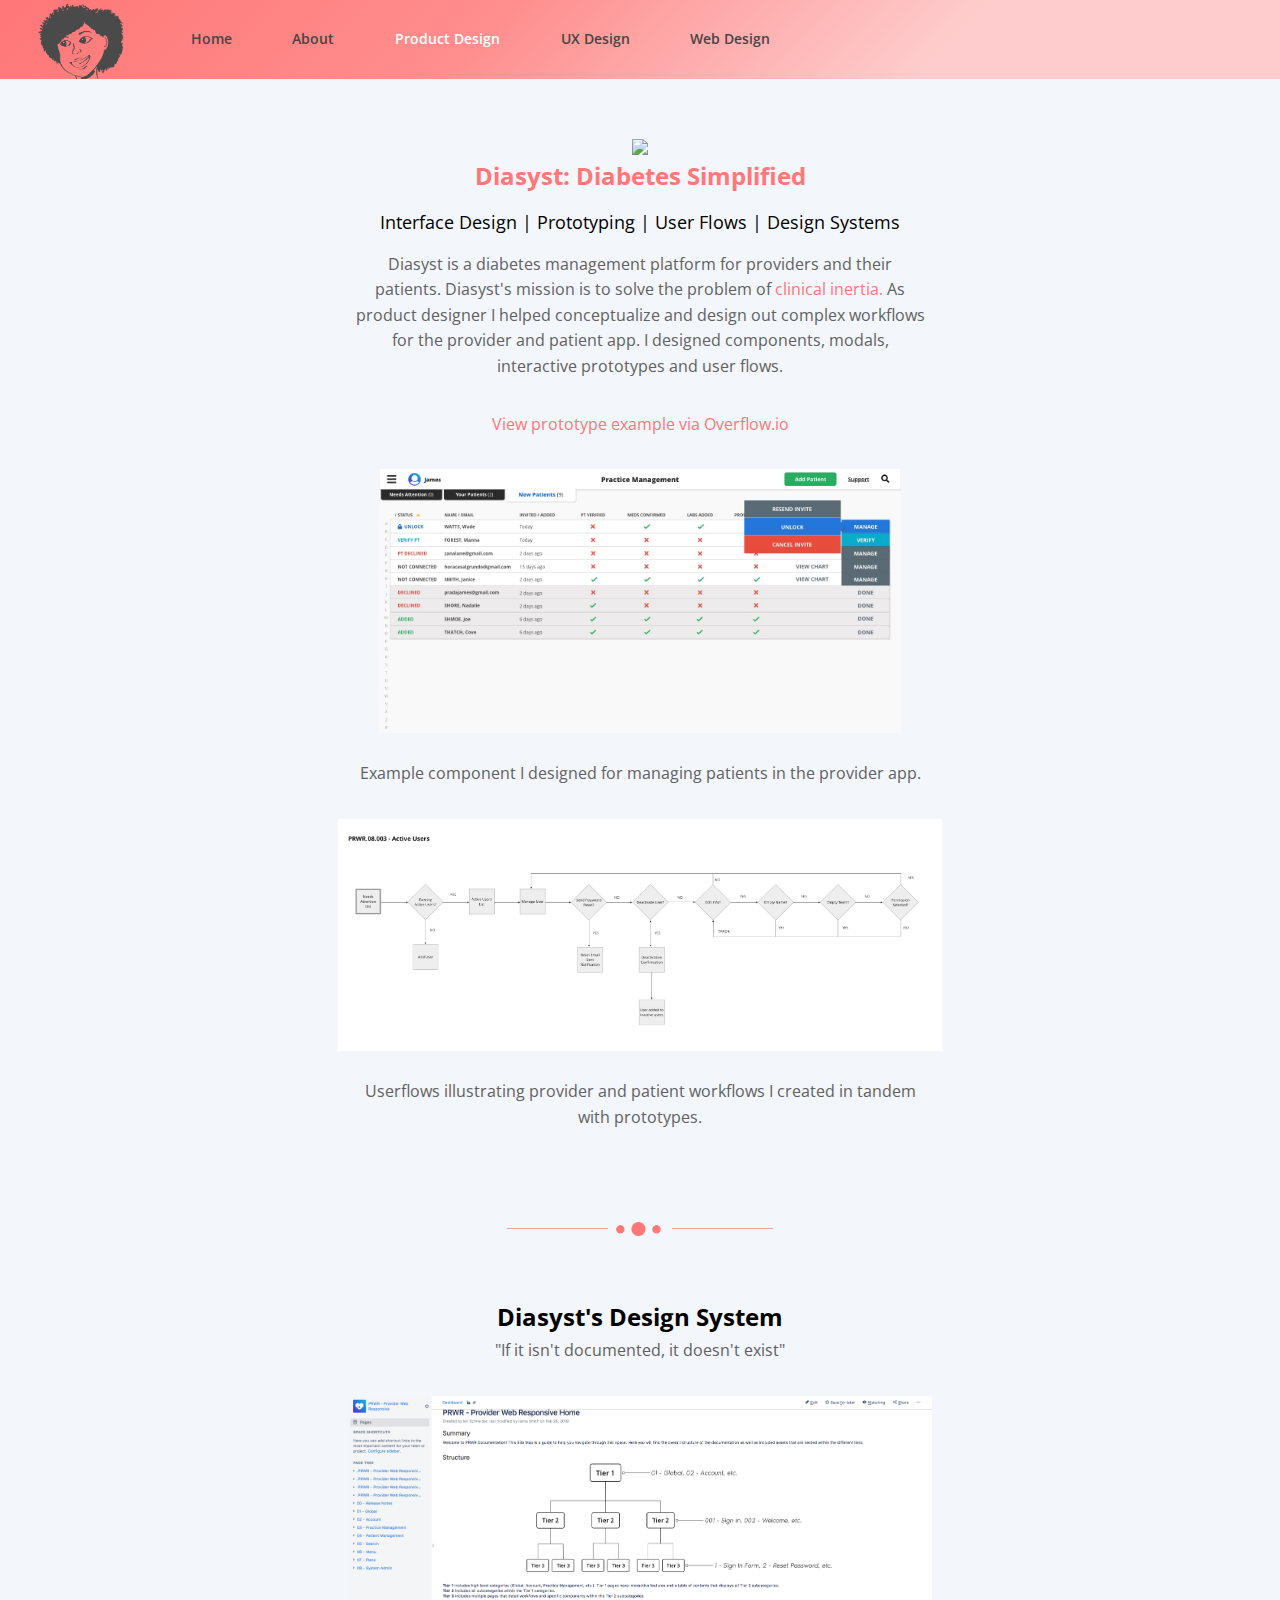
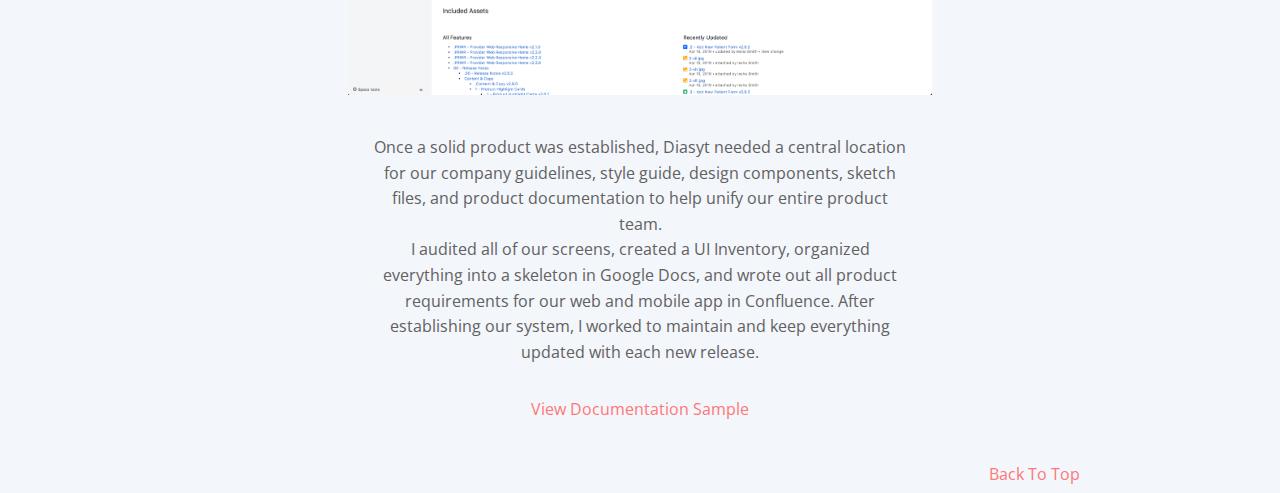
==== product.html @ ae34f228 "add updates" ====
<!DOCTYPE html>
<head>
    <title>Iesha Smith Product Design</title>
    <meta charset="UTF-8">
    <meta name="viewport" content="width=device-width, initial-scale=1.0">
    <meta name="keywords" content="Iesha, Smith, Lynae, Iesha Smith, Iesha Lynae, Product Designer, UX, Product Manager, Web Design">
    <meta name="description" content ="My name is Iesha Lynae Smith. I work to help design and manage products during the full product lifecycle.">
    <meta name="robots" content ="index,follow">
    <link rel="stylesheet" type="text/css" href="styles.css"/>  
    <link href="https://fonts.googleapis.com/css?family=Open+Sans:300,400,600,700,800&display=swap" rel="stylesheet">
    <script src="https://ajax.googleapis.com/ajax/libs/jquery/3.4.1/jquery.min.js"></script>
    <link href="https://cdn.jsdelivr.net/gh/noelboss/featherlight@master/src/featherlight.css" type="text/css" rel="stylesheet" />
    <script src="https://cdn.jsdelivr.net/gh/noelboss/featherlight@master/src/featherlight.js" type="text/javascript" charset="utf-8"></script>
</head>
<body>
<nav>
    <img class="nav_icon" src="images/navigation icon.png">
   <ul>
       <li><a href="index.html">Home</a></li>
       <li><a href="index.html#more">About</a></li>
       <li class="selected">Product Design</li>
       <li><a href="UX.html">UX Design</a></li>
       <li><a href="web.html">Web Design</a></li>
   </ul> 
</nav>

<div id="Work">
<img class="diasyst" src="images/product design/Diasyst.svg">
<h1><a href="https://diasyst.com/">Diasyst: Diabetes Simplified</a></h1>
<h2 class="subtitle">Interface Design | Prototyping | User Flows | Design Systems</h2>
<p class="project_description">Diasyst is a diabetes management platform for providers and their patients. Diasyst's mission is to solve the problem of 
    <a href="https://www.ncbi.nlm.nih.gov/pubmed/11694107">clinical inertia.</a> As product designer I helped conceptualize and design out complex workflows for the provider
    and patient app. I designed components, modals, interactive prototypes and user flows. 
</p>

<p class="project_description"> <a class= "proto" target="_blank" href="https://overflow.io/s/4806SF">View prototype example via Overflow.io</a> </p>

<div class="display_project">
        <a data-featherlight="images/product design/Unlock Patient - Manage.jpg" href="#"> <img id="ptlist" src="images/product design/Unlock Patient - Manage.jpg"></a>
        <p class="project_description">Example component I designed for managing patients in the provider app. </p>
</div>
<div class="display_project">
        <a data-featherlight="images/product design/Feature Flow.png" href="#"> <img id="feat" src="images/product design/Feature Flow.png"></a>
        <p class="project_description">Userflows illustrating provider and patient workflows I created in tandem with prototypes.</p>
</div>
<img class="separator" src="images/separator.png">
<div class="design_system">
    <h1>Diasyst's Design System</h1>
    <p class="project_description">"If it isn't documented, it doesn't exist"</p>
        <img id ="con" src="images/product design/Confluence snapshot.png">
    <p class="project_description">Once a solid product was established, Diasyt needed a central location for our company guidelines, style guide, design components,
         sketch files, and product documentation to help unify our entire product team. <br> I audited all of our screens, created a UI Inventory, organized everything into a skeleton 
          in Google Docs, and wrote out all product requirements for our web and mobile app in Confluence. 
        After establishing our system, I worked to maintain and keep everything updated with each new release. </p>

        <p class="project_description"> <a class= "proto" href="images/documents/Documentation Example.pdf" target="_blank">View Documentation Sample</a> </p>


</div>
<a id="back" href="#Work">Back To Top</a>
</div>

</body>
</html>
---- styles.css ----
* {
  margin: 0;
  padding: 0;
  border: 0;
  outline: 0;
  vertical-align: baseline;
  background: transparent;
}

html{
    font-size:100%;
    margin:0;
    padding:0;
}

body{
    margin:0;
    padding:0;
    font-size:.75em;
    font-family: 'Open Sans', sans-serif;
    background-color: #f3f6fb;
}

.invis{
  display:none;
}

a:hover{
  color:white;
}
#body{
  display:none;
}
#mobile_body{
  display:block;
}
#mobile_top{
   background-image:url('images/face.svg');
   background-repeat:no-repeat;
   background-size:initial;
   background-position:17em -5em;
}

#mobile_top h1{
    color:#FF7777;
    padding-top:1.8em;
    padding-left:.6em;
}

#mobile_top p{
    color:#A74E4E;
    margin: .2em .2em 2em 1em;
    width:69%;
    font-size:1.1rem;
}

.color_turn{
  color:#FF7777;
}

.grid_nav{
  display:grid;
  grid-template-columns: auto auto auto;
  grid-column-gap: .5em;
  padding: 1em 1em 1em 1em;
  margin-top:3em;
  font-size:1rem;

}

.grid_item{
  border: 2px solid #FF7777;
  padding:.5em;
  text-align:center;
  background-color:white;
}

.grid_mobflow{
  display:grid;
  grid-template-columns: 28% 68%;
  grid-column-gap: 0.8em;
  padding:0 .5em 2em 1em;

}

#mobile_workflow h1, #mobile_about h2{
  color:#A74E4E;
  text-align:center;
  margin:.7em 0 0 0;
  font-size:1.2rem;
}


.item_mobflow:nth-child(even){
  margin-top:3em;
}

.item_mobflow h2{
  font-size:1rem;
}

.item_mobflow p {
  margin-top:.5em;
  font-size:1rem;
}
.item_mobflow img{
    width:100%;
    margin-top:20%;
}
a{

  color:#FF7777;
  text-decoration:none;

}

hr{
  height: 2.5px;
  background-color:#f9f9f9;
}

#mobile_about{
  padding: 0 1em;
  font-size:1rem;

}

#mobile_about p{
  margin-top:1em;
}
footer{
  padding:1em;
  color:white;
  font-size:1rem;
  clear:both;
 /* Permalink - use to edit and share this gradient: https://colorzilla.com/gradient-editor/#fecccc+1,fecccc+26,ff8e8e+67,ff7777+100 */
background: #fecccc; /* Old browsers */
background: -moz-linear-gradient(-45deg,  #fecccc 1%, #fecccc 26%, #ff8e8e 67%, #ff7777 100%); /* FF3.6-15 */
background: -webkit-linear-gradient(-45deg,  #fecccc 1%,#fecccc 26%,#ff8e8e 67%,#ff7777 100%); /* Chrome10-25,Safari5.1-6 */
background: linear-gradient(135deg,  #fecccc 1%,#fecccc 26%,#ff8e8e 67%,#ff7777 100%); /* W3C, IE10+, FF16+, Chrome26+, Opera12+, Safari7+ */
filter: progid:DXImageTransform.Microsoft.gradient( startColorstr='#fecccc', endColorstr='#ff7777',GradientType=1 ); /* IE6-9 fallback on horizontal gradient */

  
}

#back{
  font-size:1rem;
  float: right;
  padding:.5em;
  clear:both;
}


/* On screens that are 400px or less*/
@media screen and (max-width: 400px) {
  #mobile_top {
    background-position:14em -7em;
  }

  #mobile_top p{
    font-size:1rem;
    width:65%;
  }

  .grid_nav{
    font-size:.8rem;
  }

  .item_mobflow h2{
    font-size:.9rem;
  }

  .item_mobflow p{
    font-size:.8rem;
  }

  .grid_mobflow {
    grid-template-columns: 30% 60%;
    grid-column-gap: 1em;
  }

.item_mobflow:first-child{
    padding-top:2em;
}

#mobile_workflow h1, #mobile_about h2{
  font-size:1rem;
}

#mobile_about{
  font-size:.8rem;
}

#back{
  font-size:.8rem;
}
footer  {
  font-size:.8rem;
}

} /*End of Query*/

/* iPhone 5/SE */
@media screen and (max-width: 320px) {
  #mobile_top{
    background-position:14em -2em;
    background-size:contain;
  }


}/*End of Query*/

/*Tablet*/
@media screen and (min-width: 768px) {
  #body{
    display:block;
    width:100%;
    overflow:hidden;
  }

  #floaties{
    display:none;
  }
  
  #links{
    width:35%;
  }

  .biglink{
    font-size:1rem;
    font-weight:700;
  }

  .biglink:hover, .item_flow2 a:hover{
    color:#313233;
  }

  .item_flow2 a{
    font-size: .9rem;
  }

  p{
    color:#616161;
    line-height:1.6em;
  }
  
  #mobile_body {
      display:none;
    }

  #top{
    font-size:1rem;
    text-align:center;
    background-image: url('images/top_bg.png');
    background-repeat:no-repeat;
    background-size:auto;
    background-position: 0em -7em;
    overflow:hidden;
    padding-top:4em;
    font-weight:600;
    
  }  

  #links{
    display:grid;
    grid-template-columns: auto auto auto;
    margin-right:auto;
    margin-left:auto;
    width:25%;
    grid-column-gap: 16%;
    padding:1.2em 0;
    font-size:1.2rem;
  }


  .bullet { 
      -webkit-border-radius: 0.375rem;
      border-radius: 0.375rem;
      height: 0.75rem;
      width: 0.75rem;
      margin-right: 1.5rem;
      background-color: #ffe6e6;
  }

  #links a:hover{
    color:white;
  }
  #top h1{
    color:#E58686;
  }

#top p{
   width:35em;
   margin-left:auto;
   margin-right:auto;
   color:#B66060;
   font-weight:600;
   padding-top: 1em;
   margin-top:.5em;
}

#top_grid{
  display:block;
  width: 80%;
  margin-left:auto;
  margin-right:auto;
  
}


  #profile{
    width:15em;
    margin-left: auto;
    margin-right:auto;
    padding-top: 0;
    margin-bottom:-2em;
   

  }

  .figure img{
    width:50px;
    opacity:.8;
    transform: translatey(0px);
	animation: float 6s ease-in-out infinite;
  }

  @keyframes float {
    0% {
     
      transform: translatey(0px);
    }
    50% {
      
      transform: translatey(-20px);
    }
    100% {
     
      transform: translatey(0px);
    }
  }


  #floaties{
    max-height:5em;
  }
  #workflow{
    padding:3em;
    color:#616161;
    text-align:center;
  }

  #workflow p{
    width:100%;
    font-size:1.1rem;
    margin: .5em auto 0 auto;

  }


  #workflow span{
    color:#B66060;
    text-shadow: .3px .3px #FF7777;
  }
  .grid_workflow:nth-child(2){
    padding: 0 2em;
    font-weight:700;
    font-size:1rem;
  }

  .grid_workflow h1{
    font-weight:100;
    text-align: center;
    font-size:1.2rem;
    padding-top:1em;
  }

  .case_grid, .case_grid2{
    display:grid;
    grid-template-columns: 30% 30% 30%;
    grid-column-gap: 0.8em;
    width:90%;
    margin-left:auto;
    margin-right:auto;
  }

  #steps{
    padding-bottom:2em;
  }

  .desktop{
    display:none;
  }

  .buttons{
    display:none;
  }
  #step1, #step2, #step3{
    padding-bottom:2em;
  }
  #steps h1{
    color:#E58686;
    font-size:1rem;
    padding:2em;
  }



  .item_flow{
    text-align:center;
  }

  .item_flow p, .item_flow2 p{
    width:auto;
    font-size:.8rem;
    color:#CF5C5c;
    
  }
  .item_flow img{
    width:80%;
  }
 
.case_grid2{
  width:96%;
  grid-template-columns: 30% 30% 30%;
  padding:0 3em;
  margin-right:auto;
  margin-left:auto;
  
}

.case_grid3{
  display:grid;
  width:auto;
  grid-template-columns: auto auto auto auto;
  grid-column-gap: 0.4em;
  padding:2em;

}

.takeaway_grid{
  display:grid;
  grid-template-columns: 17% 73% ;
  width:90%;
  font-weight:800;
  grid-column-gap: 2em;
  padding: 1em 3em;
  margin-left:auto;
  margin-right:auto;
}

.takeaway_grid span{
  color:#CF5C5C;
  font-size:.9rem;
  text-align:right;
  
}


.padding{
  padding-top:1em;
}

.item_flow3 img{
  width:14em;
}
.item_flow2{
  text-align:center;
}
.item_flow2 img{
  width:18em;
  height:auto;
}
  .details, .padding{
    padding:2em 2em 0 2em;
  }

  .details:last-child{
    padding-top:0;
  }

  

.takeaway span{
  color:#FF7777;
}


    footer{
      padding:1em;
      background-color:#FF7777;
      color:white;
      font-size:1rem;
    
      clear:both;
      text-align:center;
    }

    footer p{
      color: white;
    }
    
    .port:hover{
      color:black;
    }

}/*End of Query*/

#face{
  width:145px;
}

/*Desktop*/
@media screen and (min-width: 900px) {
  body{
    background-color: #f3f6fb;
  }    
  
  .featherlight-image 
  { height: 90%; }

  #floaties{
    display:flex;
    position: inherit;
  }
  #profile{
        min-width: 24em;
        padding-top: 11em;
        margin-bottom:-3%;
      }
      
      #top p{
        width:40em;
        font-size:1.6rem;
        color:#5c5c5c;
        font-weight:200;
      }
      .figure img{
        width:4%;
      }

      #one{
        right:31%;
        top:62%;
        position: absolute;
      }
      #two{
        left:38%;
        top:45%;
        position:absolute;
      }
      #three{
        top:41%;
        left:58%;
        position:absolute;
      }
      #four{
        position:absolute;
        left:31%;
        top:60%;
      }
      #five{
        top:81%;
        left:31%;
        position:absolute;
      }

      #six{
        left:58%;
       top: 46%;
       position:absolute;
       width:3%;
      }

      #seven{
        right:31%;
        top:81%;
        position:absolute;
      }

      #eight{
        position:absolute;
        width:7%;
        top:39%;
        left:46%;
      }

      
      #top_grid{
        width: 80%;
        margin-left:auto;
        margin-right:auto;
        
      }

      #top_grid h1{
        margin-top:3em;
        font-weight:600;
      }

      #workflow{
        padding:8em 0 8em 0;
        width:80%;
        margin-left:auto;
        margin-right:auto;
        background-color: #f3f6fb;
      }
      
      #steps h1 {
        font-size:1.1rem;
        text-align:center;
      }
      

      #steps{
        width:70%;
        margin-left:auto;
        margin-right:auto;

        padding-bottom:5em;
        background-color:#fff;
        border:1px solid #e2e2e2;
        border-radius:2em;
      }
      #top{
        padding-top:0;
      }

      #wrap_top{
        padding-top: 2em;
        padding-bottom:2em;
        border-top-left-radius:2em;
        border-top-right-radius:2em;
   /* Permalink - use to edit and share this gradient: https://colorzilla.com/gradient-editor/#616161+2,616161+16,3f4551+77 */
background: #616161; /* Old browsers */
background: -moz-linear-gradient(top,  #616161 2%, #616161 16%, #3f4551 77%); /* FF3.6-15 */
background: -webkit-linear-gradient(top,  #616161 2%,#616161 16%,#3f4551 77%); /* Chrome10-25,Safari5.1-6 */
background: linear-gradient(to bottom,  #616161 2%,#616161 16%,#3f4551 77%); /* W3C, IE10+, FF16+, Chrome26+, Opera12+, Safari7+ */
filter: progid:DXImageTransform.Microsoft.gradient( startColorstr='#616161', endColorstr='#3f4551',GradientType=0 ); /* IE6-9 */




      }
      

      .buttons{
       display:flex;
       width:55%;
       margin-right:auto;
       margin-left:auto;
      }

  

      .contain{
        width:13%;
        text-align:center;
        padding:2em;
        border-radius:8em;
        margin-left:auto;
        margin-right:auto;
      }

      .contain:hover{
        background-color:#f3f6fb;
        
  
      }

      .icon_img{
        width:62%;
        margin-left:auto;
        margin-right:auto;
      }

    
      .icon_label{
        font-size:.9rem;
        margin-top:7%;
        color:#f77;
        font-weight:700;

      }

      .icon_imghover a{
        color:white;
      }
      .item_flow p{
        font-size:.9rem;
      }

      .item_flow img{
        width:100%;
        border-radius:1em;
        border:2px solid #dadee6;
        box-shadow: 2px 2px #e6e6e6;
      }
      .item_flow2 img, .item_flow3 img{
        width:100%;
      }

      .item_flow2{
        overflow:hidden;
      }
      .desktop{
        display:inherit;
      }

      .mobile{
        display:none;
      }
     .item_flow3 {
       width:80%;
       margin-left:auto;
       margin-right:auto;
     }


      #resize{
        width:151%;
      }
      .case_grid, .case_grid2{
        grid-column-gap:5%;
        width:80%;
        grid-row-gap:2%;
        padding-bottom:2em;
      }
      
      .case_grid2{
        grid-row-gap:0%;
      }

     
      #back{
        margin-right:4em;
      }
      .details {
        width:80%;
        margin-left:auto;
        margin-right:auto;
      }
      .takeaway_grid{
        grid-template-columns: 20% 73%;
        width:94%;
        padding:0 3em;
      }

      #more{
        width:60%;
        margin-left:auto;
        margin-right:auto;
      }

      #me_grid{
        display:grid;
        grid-template-columns: 14% 86%;
      }
      

     

      .port{
        text-align:center;
      }

      footer p{
        font-size:1rem;
      }

      .next, .previous{
        width:8%;
        text-align:center;
        height:28px;
        background:#FF7777;
        border-radius:6em;
        padding:.5em;
        margin:1em;
        border:1px solid #dadee6;
        box-shadow: 2px 2px #f3eaea;
      }
      .next p, .previous p{
        color:white;
        margin-top:2%;
      }
      .previous{
        float:left;
      }
      .next{
        float:right;
      }
} /*End of query*/




.icon-scroll,
.icon-scroll:before{
  display:inline-block;
  position:relative;
}
.icon-scroll{
  max-width: 41px;
  min-width: 41px;
  height:67px;
  box-shadow: inset 0 0 0 3px #f77;
  border-radius: 25px;
}

.icon-scroll:before{
  content: '';
  width: 8px;
  height: 8px;
  background: #f77;
  margin-left: -4px;
  top: 8px;
  border-radius: 4px;
  animation-duration: 1.5s;
  animation-iteration-count: infinite;
  animation-name: scroll;
}

@keyframes scroll{
  0%
    {opacity: 1;}
  100%
    {opacity: 0;
    transform: translateY(46px);}
}


/* Product Design page*/

nav{
  overflow: hidden;
/* Permalink - use to edit and share this gradient: https://colorzilla.com/gradient-editor/#ff7777+1,ff8e8e+38,fecccc+73,fecccc+100 */
background: #ff7777; /* Old browsers */
background: -moz-linear-gradient(-45deg,  #ff7777 1%, #ff8e8e 38%, #fecccc 73%, #fecccc 100%); /* FF3.6-15 */
background: -webkit-linear-gradient(-45deg,  #ff7777 1%,#ff8e8e 38%,#fecccc 73%,#fecccc 100%); /* Chrome10-25,Safari5.1-6 */
background: linear-gradient(135deg,  #ff7777 1%,#ff8e8e 38%,#fecccc 73%,#fecccc 100%); /* W3C, IE10+, FF16+, Chrome26+, Opera12+, Safari7+ */
filter: progid:DXImageTransform.Microsoft.gradient( startColorstr='#ff7777', endColorstr='#fecccc',GradientType=1 ); /* IE6-9 fallback on horizontal gradient */


}
nav ul{
  display: inline-block;
  list-style-type: none;
  margin-left: 3em;
}

nav li{
  display: inline-block;
  margin: 2em 2em 1em 2em;
 color:white;
 font-weight:600;
 font-size:.9rem;

}

nav li a{
  color: #4A4545;
}

nav li a:hover{
  color:white;
}

nav img{
  width:90px;
  float:left;
  margin-bottom:-1em;
  margin-left:3em;
}

#Work{
  width:80%;
  margin-left:auto;
  margin-right:auto;
  overflow:hidden;
  padding-top:5em;
  text-align:center;
}

.diasyst {
  width:75%;
}

.subtitle{
  padding:1em;
  font-weight: 400;
}

.project_description{
  width:56%;
  margin-left:auto;
  margin-right:auto;
  font-size:1rem;
  padding-bottom:2em;
}

#ptlist{
  width:51%;
}

#feat{
  width:59%;
}

#con{
  width:57%;
  padding-bottom:3em;
}

.separator{
  margin: 5em auto;
  width:26%;
}

.display_project img{
  padding-bottom:2em;
}

.design_system h1 {
  padding-bottom:.2em;
}

.design_system p{
  width:53%;
}

/* UX page */

.cs_container{
  width:60%;
  margin-left:auto;
  margin-right:auto;
  padding-bottom:2em;
}

.cs_container img{
  width:28%;
}

#AB{
  width:35%;
}



#pac{
  width:40%;
  padding-top:4em;
}

/*Web*/

#pin_codes{
  width:36%;
}

.older_sites{
clear:both;
width:59%;
margin-left:auto;
margin-right:auto;
margin-bottom:6em;
display:flex;
}

.older_sites img{
  width:523px;
}

.details_site{
  padding-top:16%;
}

.details_site p{
  font-size: 1rem;
}

/* Redone index*/
#skills a:hover{
  color:#d3d5d8;
}



#skill_set{
  display:flex;
  width:80%;
  margin-lefT:auto;
  margin-right:auto;
  padding-bottom:7em;
}

.sect{
  width:33%;
}


.sect h1{
  font-weight:600;
}
.sect img{
 width:23%;
 margin-bottom:1em;
}

.explain{
  font-style: italic;
  padding: 1px;
  font-size:.9rem;
}

.sect ul{
  padding:.5em;
}

.sect li{
  list-style-type: none;
  font-size:1.1rem;
  color:#5c5c5c;
  padding:.2em 0;

}

#whatdo, #more h1{
  clear:both;
  color:#E58686;
  padding-bottom:4em;
  font-weight:400;
}

.body{
  background-color:white;
}

.me_description{
    font-size:1rem;
    font-weight:500;
    padding-top:2em;
  width:95%;
  margin-left:auto;
  margin-right:auto;

}

#more h1{
  padding-bottom:2em;
}

#socials{
  display: flex;
  margin-left:auto;
  margin-right:auto;
  width:22%;
}

#socials img{
  width:39px;
}


#socials a{
  width:25%;
}
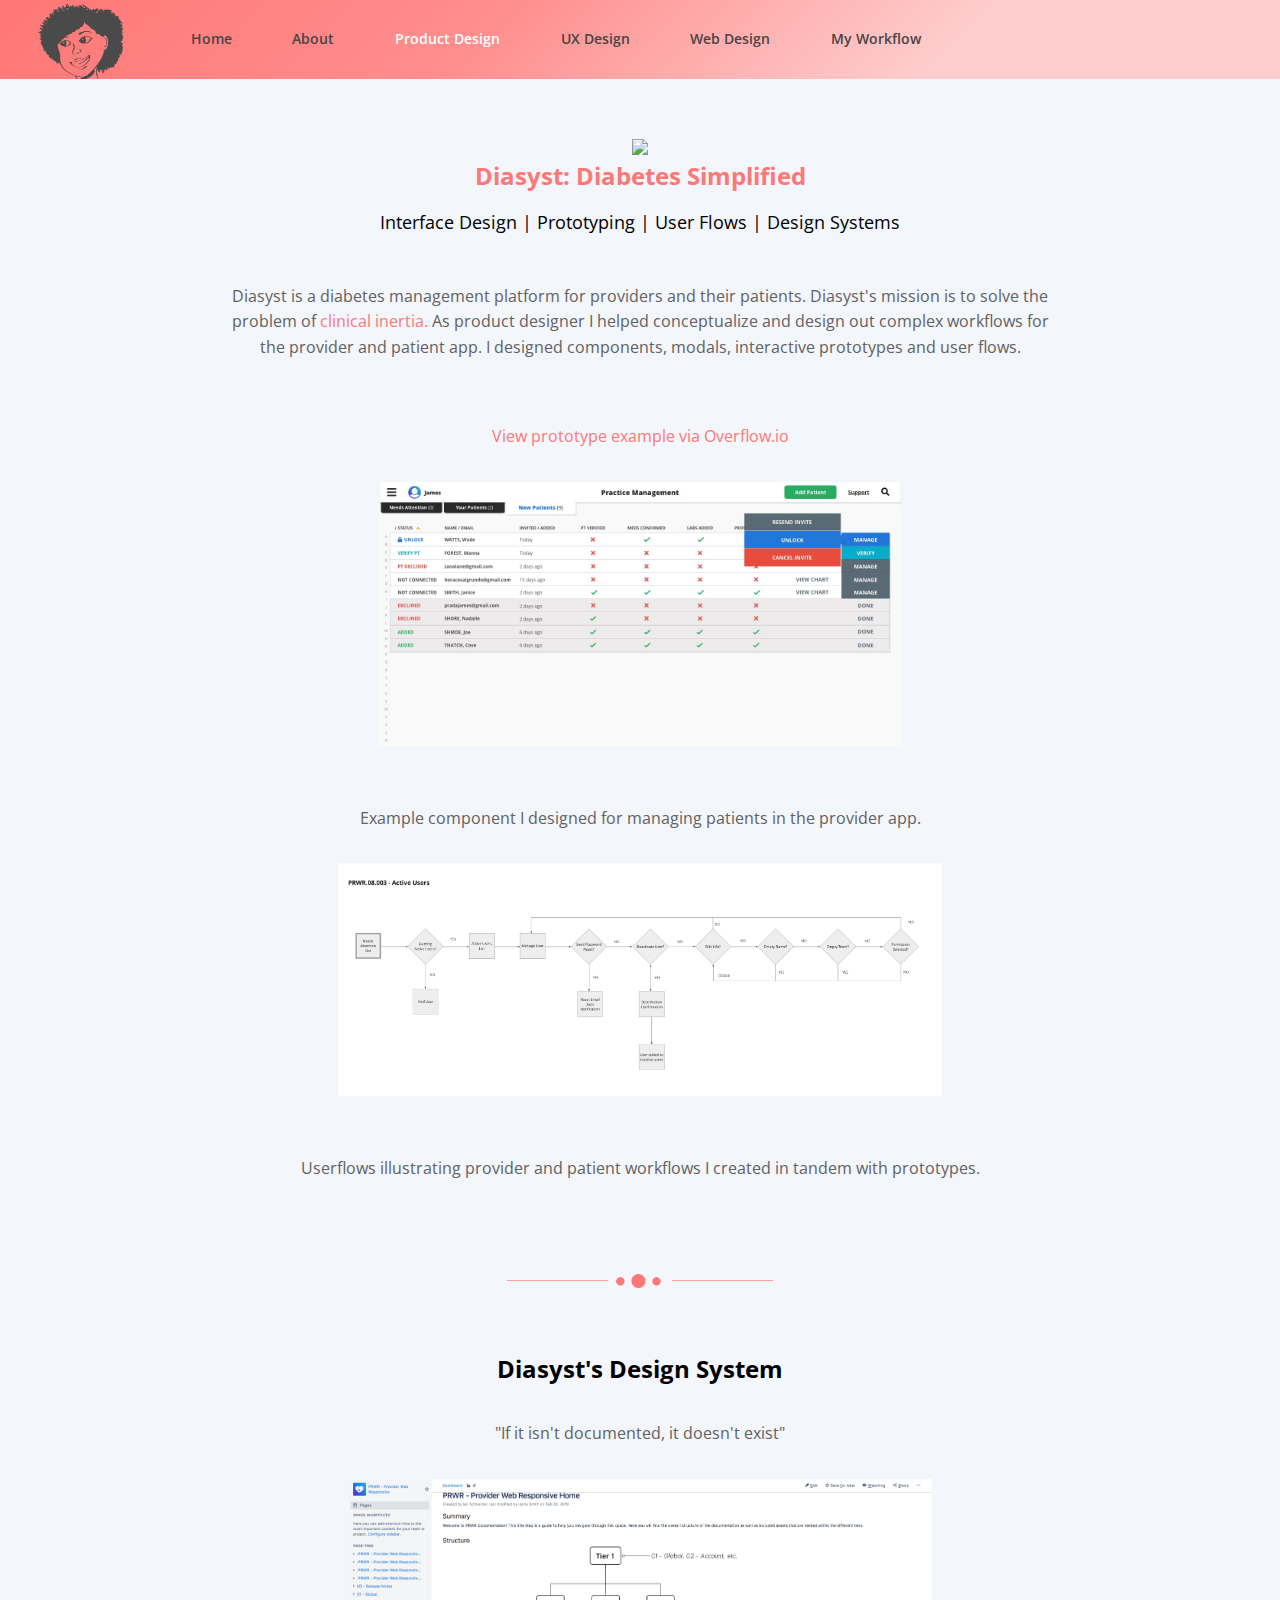
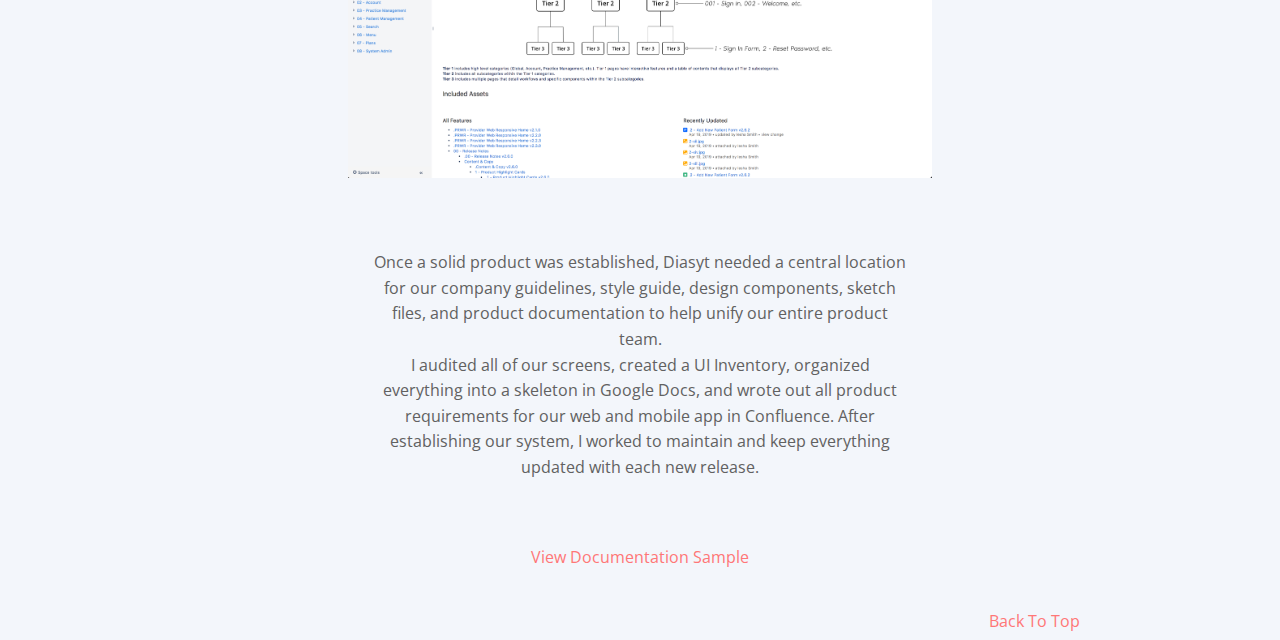
==== commit d7fd55b6: "add case study" ====
--- a/product.html
+++ b/product.html
@@ -21,6 +21,7 @@
        <li class="selected">Product Design</li>
        <li><a href="UX.html">UX Design</a></li>
        <li><a href="web.html">Web Design</a></li>
+       <li><a href="workflow.html">My Workflow</a></li>
    </ul> 
 </nav>
 
--- a/styles.css
+++ b/styles.css
@@ -236,7 +236,7 @@
   }
 
   .item_flow2 a{
-    font-size: .9rem;
+    font-size: 1rem;
   }
 
   p{
@@ -266,7 +266,7 @@
     grid-template-columns: auto auto auto;
     margin-right:auto;
     margin-left:auto;
-    width:25%;
+    width:31%;
     grid-column-gap: 16%;
     padding:1.2em 0;
     font-size:1.2rem;
@@ -412,7 +412,7 @@
 
   .item_flow p, .item_flow2 p{
     width:auto;
-    font-size:.8rem;
+    font-size:1rem;
     color:#CF5C5c;
     
   }
@@ -433,26 +433,27 @@
   display:grid;
   width:auto;
   grid-template-columns: auto auto auto auto;
-  grid-column-gap: 0.4em;
   padding:2em;
 
 }
 
 .takeaway_grid{
   display:grid;
-  grid-template-columns: 17% 73% ;
-  width:90%;
+  grid-template-columns: 15% 75% ;
+  width:auto;
   font-weight:800;
   grid-column-gap: 2em;
-  padding: 1em 3em;
+  padding: .5em 4em;
   margin-left:auto;
   margin-right:auto;
 }
 
 .takeaway_grid span{
   color:#CF5C5C;
-  font-size:.9rem;
+  font-size:1rem;
   text-align:right;
+  font-weight:600;
+  font-style:italic;
   
 }
 
@@ -624,6 +625,7 @@
       }
       #top{
         padding-top:0;
+        position:relative;
       }
 
       #wrap_top{
@@ -697,7 +699,7 @@
         box-shadow: 2px 2px #e6e6e6;
       }
       .item_flow2 img, .item_flow3 img{
-        width:100%;
+        width:86%;
       }
 
       .item_flow2{
@@ -741,9 +743,15 @@
         margin-right:auto;
       }
       .takeaway_grid{
-        grid-template-columns: 20% 73%;
-        width:94%;
-        padding:0 3em;
+        grid-template-columns: 15% 75%;
+        width:auto;
+        padding: .5em 4em;
+        text-align:left;
+      }
+
+      .takeaway_grid p{
+        font-size:1rem;
+        font-weight:600;
       }
 
       #more{
@@ -891,11 +899,11 @@
 }
 
 .project_description{
-  width:56%;
+  width:80%;
   margin-left:auto;
   margin-right:auto;
   font-size:1rem;
-  padding-bottom:2em;
+  padding:2em 0;
 }
 
 #ptlist{
@@ -1064,4 +1072,66 @@
 
 #socials a{
   width:25%;
+}
+
+/*Workflow*/
+
+.worksteps{
+  display:flex;
+  width: 59%;
+  margin-left:auto;
+  margin-right:auto;
+  padding-bottom:3em;
+}
+
+.work_links {
+  font-size:1.1rem;
+}
+
+
+.worksteps img{
+  width:85%;
+  margin:auto;
+  padding-bottom:.7em;
+}
+
+.case_title{
+  color:#E58686;
+  font-size:2rem;
+  padding-bottom:.5em;
+
+} 
+
+
+.work{
+  font-size: 1rem;
+  padding: 1em 0;
+  width:86%;
+  margin-left:auto;
+  margin-right:auto;
+
+}
+
+.workflow_project h1{
+  padding-bottom:2em;
+  font-size:1.3rem;
+  font-weight:600;
+  color:#CF5C5C;
+
+}
+
+/* On screens that are 1500px or more*/
+@media screen and (max-height: 800px) {
+#profile{
+  padding-top:5em;
+  margin-bottom:-4%;
+
+}
+}
+
+@-moz-document url-prefix() {
+  #profile {
+    padding-top:5em;
+    margin-bottom:-3.5%;
+  }
 }